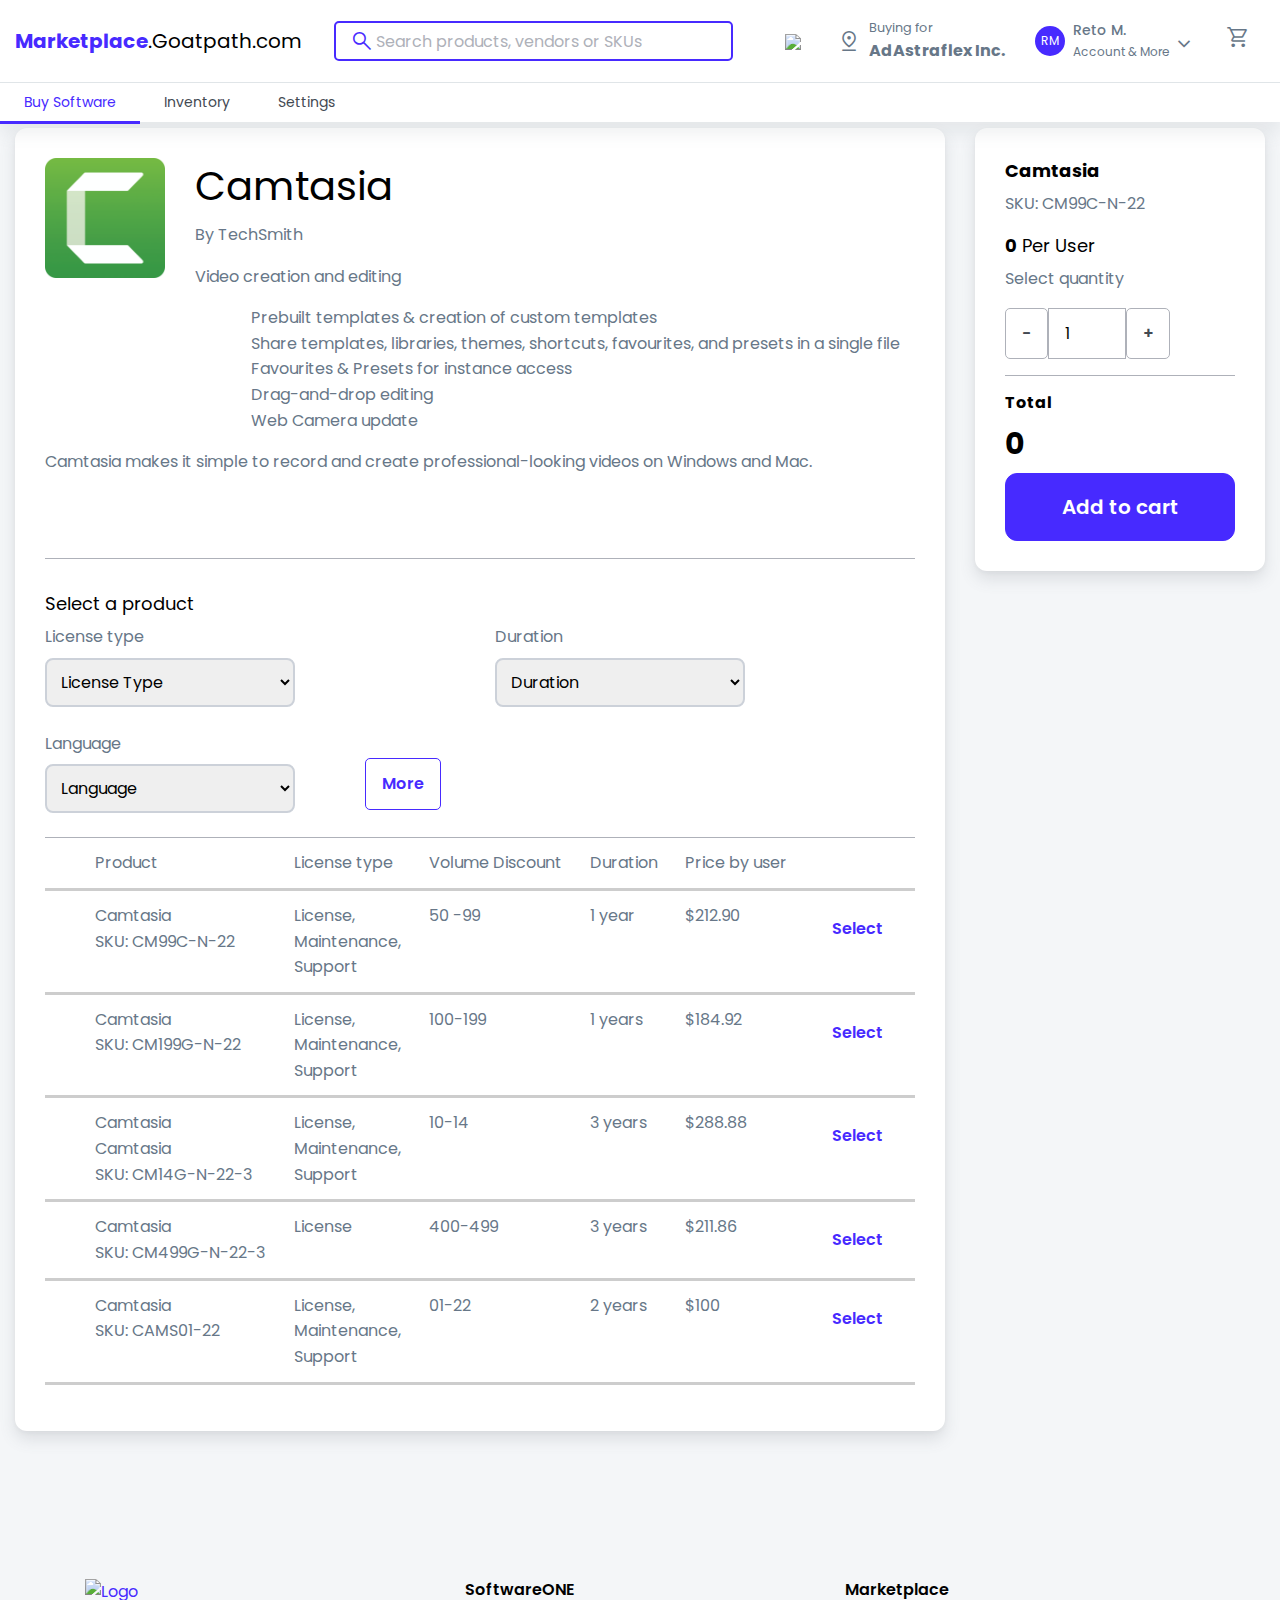
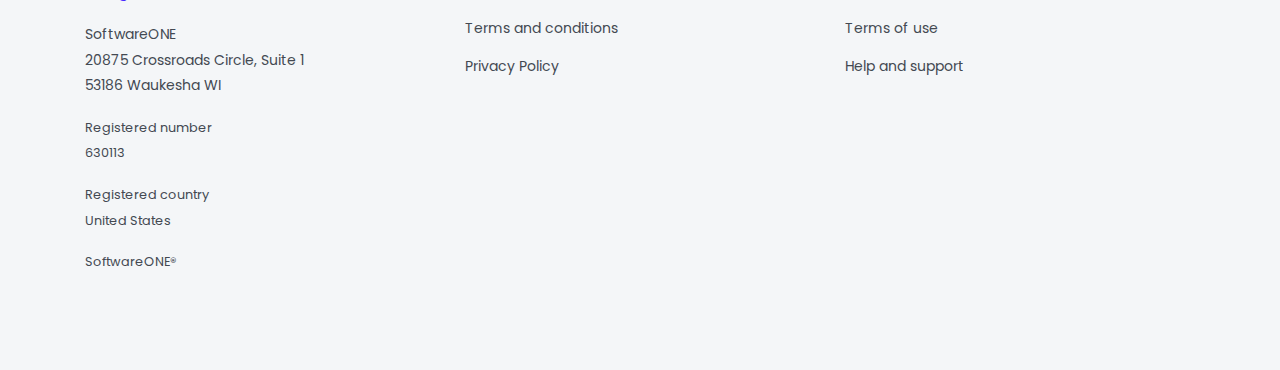
==== index.html @ c0f1df2b "volume discount change" ====
<!DOCTYPE html>
<html lang="en">
<head>
  <!-- Title -->
  <title>Marketplace.Goatpath.com</title>
  <!-- Required Meta Tags Always Come First -->
  <meta charset="utf-8">
  <meta name="viewport" content="width=device-width, initial-scale=1, shrink-to-fit=no">

  <!-- Favicon -->
  <link rel="shortcut icon" href="./favicon.ico">

  <!-- Font -->
  <link href="https://fonts.googleapis.com/css2?family=Poppins:wght@200;400;500;700&display=swap" rel="stylesheet">
  <link href="https://fonts.googleapis.com/css2?family=Material+Symbols+Outlined:opsz,wght,FILL,GRAD@20..48,100..700,0..1,-50..200" rel="stylesheet">

  <!-- CSS Implementing Plugins -->
  <link rel="stylesheet" href="https://use.fontawesome.com/releases/v5.7.0/css/all.css" integrity="sha384-lZN37f5QGtY3VHgisS14W3ExzMWZxybE1SJSEsQp9S+oqd12jhcu+A56Ebc1zFSJ" crossorigin="anonymous">
  <link rel="stylesheet" href="./assets/css/vendor.min.css">
  <link rel="stylesheet" href="./assets/css/cat.css">
    <link rel="stylesheet" href="https://cdn.jsdelivr.net/npm/bootstrap@4.6.2/dist/css/bootstrap.min.css" integrity="sha384-Gn5384xqQ1aoWXA+058RXPxPg6fy4IWvTNh0E263XmFcJlSAwiGgFAW/dAiS6JXm" crossorigin="anonymous">
  <!-- CSS Front Template -->
  <link rel="stylesheet" href="./assets/css/theme.min.css?v=1.0">
<link rel="stylesheet" href="https://cdnjs.cloudflare.com/ajax/libs/font-awesome/6.3.0/css/regular.min.css" integrity="sha512-3YMBYASBKTrccbNMWlnn0ZoEOfRjVs9qo/dlNRea196pg78HaO0H/xPPO2n6MIqV6CgTYcWJ1ZB2EgWjeNP6XA==" crossorigin="anonymous" referrerpolicy="no-referrer" /> 
<script src="https://ajax.googleapis.com/ajax/libs/jquery/3.6.3/jquery.min.js"></script>




</script>


</head>

<body>
  <!-- ========== HEADER ========== -->
  
    <header id="header" class="header header-sticky-top-lg shadow-sm"
            data-hs-header-options='{
              "fixMoment": 1000,
              "fixEffect": "slide"
            }'>
      <div class="header-section pt-2">
  
        <div id="logoAndNav" class="container-fluid">
          <!-- Nav -->
          <nav class="js-mega-menu navbar navbar-expand-lg">
            <!-- Logo -->
            <a class="navbar-brand" href="./index.html" aria-label="Marketplace.Goatpath.com">
              <strong>Marketplace</strong><span class="text-dark">.Goatpath.com</span>
            </a>
            <!-- End Logo -->
      
            <!-- responsive menu -->
            <div class="navbar-nav-wrap-content">
              <!-- Responsive Toggle Button -->
              <button type="button" class="navbar-toggler btn btn-icon btn-sm rounded-circle ml-2"
                    aria-label="Toggle navigation"
                    aria-expanded="false"
                    aria-controls="navBar"
                    data-toggle="collapse"
                    data-target="#navBar">
              <span class="navbar-toggler-default">
                <svg width="14" height="14" viewBox="0 0 18 18" xmlns="http://www.w3.org/2000/svg">
                  <path fill="currentColor" d="M17.4,6.2H0.6C0.3,6.2,0,5.9,0,5.5V4.1c0-0.4,0.3-0.7,0.6-0.7h16.9c0.3,0,0.6,0.3,0.6,0.7v1.4C18,5.9,17.7,6.2,17.4,6.2z M17.4,14.1H0.6c-0.3,0-0.6-0.3-0.6-0.7V12c0-0.4,0.3-0.7,0.6-0.7h16.9c0.3,0,0.6,0.3,0.6,0.7v1.4C18,13.7,17.7,14.1,17.4,14.1z"/>
                </svg>
              </span>
              <span class="navbar-toggler-toggled">
                <svg width="14" height="14" viewBox="0 0 18 18" xmlns="http://www.w3.org/2000/svg">
                  <path fill="currentColor" d="M11.5,9.5l5-5c0.2-0.2,0.2-0.6-0.1-0.9l-1-1c-0.3-0.3-0.7-0.3-0.9-0.1l-5,5l-5-5C4.3,2.3,3.9,2.4,3.6,2.6l-1,1 C2.4,3.9,2.3,4.3,2.5,4.5l5,5l-5,5c-0.2,0.2-0.2,0.6,0.1,0.9l1,1c0.3,0.3,0.7,0.3,0.9,0.1l5-5l5,5c0.2,0.2,0.6,0.2,0.9-0.1l1-1 c0.3-0.3,0.3-0.7,0.1-0.9L11.5,9.5z"/>
                </svg>
              </span>
              </button>
              <!-- End Responsive Toggle Button -->
            </div>
            <!-- End responsive menu -->
        
            <!-- Search -->
            <div class="input-group input-group-merge mx-5">
              <span class="input-group-prepend input-group-text">
                <span class="material-symbols-outlined">
                  search
                  </span>
              </span>
              <input type="text" class="form-control" id="searchAppsForm" placeholder="Search products, vendors or SKUs" aria-label="Search for apps">
            </div>
            <!-- End Search -->
      

            <!-- Navigation -->
            <div id="navBar" class="collapse navbar-collapse" style="min-width:500px">
              <div class="navbar-body header-abs-top-inner">
                <ul class="navbar-nav">
                  <li class="navbar-nav-item">
                    <a class="nav-link"><span class="flag-icon flag-icon-us">
                      <img src="https://marketplace-microapps-prod.azureedge.net/swo-marketplace-header/117c302b2663440b32e1.svg" />
                    </span></a>
                
                  </li>
                  <li class="navbar-nav-item">
                    <a class="js-hs-unfold-invoker nav-link nav-link-toggle" href="javascript:;" data-toggle="modal" data-target="#addressModal">
                      <span class="material-symbols-outlined">pin_drop</span>
                      <span class="ml-2">
                        <small class="d-block">Buying for</small>
                        <strong>AdAstraflex Inc.</strong>
                      </span>
                    </a>
               
                  </li>
                  <li class="hs-has-sub-menu navbar-nav-item">
                    <a id="companyMegaMenu" class="hs-mega-menu-invoker nav-link nav-link-toggle "
                      href="javascript:;" aria-haspopup="true" aria-expanded="false" aria-labelledby="companySubMenu">
                      <span class="avatar avatar-xs avatar-primary avatar-circle">
                        <span class="avatar-initials">RM</span>
                      </span>
                      <span class="ml-2">
                        <span class="account-name">Reto M.</span>
                        <small class="account-link">Account & More <span class="material-symbols-outlined">
                          expand_more
                          </span></small>
                      </span>
                      </a>

                    <!-- Company - Submenu -->
                    <div id="companySubMenu" class="hs-sub-menu dropdown-menu" aria-labelledby="companyMegaMenu" style="min-width: 230px;">
                      <a class="dropdown-item " href="./orders.html">Orders</a>
                      <a class="dropdown-item " href="./subscriptions.html">Subscriptions</a>
                      <a class="dropdown-item " href="./business-settings.html">Business Settings</a>
                      <div class="dropdown-divider"></div>
                      <a class="dropdown-item" href="./log-out.html">Log out</a>
                    </div>
                    <!-- End Submenu -->
                  </li>
                  <li class="navbar-nav-item">
                    <a class="nav-link"> <span class="material-symbols-outlined">shopping_cart</span></a>
                  </li>
            
                </ul>
              </div>
            </div>
            <!-- End Navigation -->
          </nav>
          <!-- End Nav -->
        </div>

        <div class="mp-tab-nav">
          <ul class="nav nav-classic">
            <li class="nav-item">
              <a class="nav-link active" aria-current="page" href="./index.html">Buy Software</a>
            </li>
            <li class="nav-item">
              <a class="nav-link " href="./inventory.html">Inventory</a>
            </li>
            <li class="nav-item">
              <a class="nav-link " href="./settings.html">Settings</a>
            </li>
      
          </ul>
        </div>
      </div>
    </header>


  
  <!-- ========== END HEADER ========== -->

  <!-- ========== MAIN CONTENT ========== -->

  <main id="content" role="main">
    
        <div class="container-fluid space-top-3 space-bottom-2">



<div class="row">
    <div class = "col-9">
       <div class="card__standard">
      <div class="row">
        <div class="col-sm-2">
          <img src="assets/img/camtasia.png" class="card-logo w-100 p-15">
        </div>
        <div class="col-sm-10">
          <h1 class="">Camtasia</h3>
          <p>By TechSmith</p>
          <p>Video creation and editing</p>
            <ul class="fa-ul">
    <li><i class="fas fa-check"></i> Prebuilt templates & creation of custom templates</li>
    <li><i class="fas fa-check"></i> Share templates, libraries, themes, shortcuts, favourites, and presets in a single file</li>
    <li><i class="fas fa-check"></i> Favourites & Presets for instance access </li>
    <li><i class="fas fa-check"></i> Drag-and-drop editing</li>
     <li><i class="fas fa-check"></i> Web Camera update</li>
  </ul>
  </div>
  </div>
<div class ="row">
<div class="col-12">
     <p>Camtasia makes it simple to record and create professional-looking videos on Windows and Mac.</p><br></br>
     <hr></hr>
          <h4 class="mt-5 mb-15">Select a product</h4>
          <div class="row">
            <div class="col-12">
              <div class = "row" style ="align-items: center;">
              <div class = "col">
                  <div class="form-group">
      <label for="">License type</label>
<select class="cl_ProductName" id="ddlProductName">
    <option value="all">License Type </option>
    <option value="License">License</option>
    <option value="Maintenance">Maintenance</option>
    <option value="Support">Support</option>
    <option value = "License, Maintenance, Support">License,Maintenance, Support</option>
</select>
    </div>
</div>
<div class = "col">
    <div class="form-group">
      <label for="">Duration</label>
<select class="cl_duration" id="ddlDuration">
    <option value="all">Duration </option>
    <option value="1 year">1 year</option>
    <option value="2 years">2 years</option>
    <option value="3 years">3 years</option>
        <option value="Support">Support</option>
</select>
    </div>
</div>
<div class = "col">
    <div class="form-group">
      <label for="">Language</label>
<select class="cl_language" id="ddlLanguage">
    <option value="all">Language </option>
    <option value="Multilingual">Multilingual</option>
    <option value="English">English</option>
    <option value="French">French</option>
        <option value="Spanish">Spanish</option>     
</select>
    </div>
    </div>

<div class = "col">
<div class="dropdown">
  <button type="button" class="btn btn-outline-primary" data-toggle="dropdown">
   More
  </button>
  <div class="dropdown-menu">
    <a class="dropdown-item" id="showOperatingsystem" href="#">Operating system</a>
    <a class="dropdown-item" id="showVersion"  href="#">Version</a>
  </div>
</div>
    </div>
    <div class = "col">
        <div class="form-group" id ="operate" style="display:none">
      <label for="">Operating system</label>
<select class="cl_operating" id="ddlOperating">
    <option value="all">Language </option>
    <option value="Multilingual">Mac</option>
    <option value="English">Windows</option>  
</select>
    </div>
    </div>
        <div class = "col">
            <div class="form-group" id ="version" style="display:none">
       <label for="">Version</label>
<select class="cl_version" id="ddlVersion">
    <option value="all">all</option>
    <option value="2022">2022</option>
    <option value="2023">2023</option>  
</select>
    </div>
    </div>
</div>
<table style="width: 100%" id="table11" class="table">
    <tr>
      <th></th>
        <th>Product</th>
        <th>License type</th>
        <th>Volume Discount</th>
        <th>Duration</th>
        <th>Price by user</th>
        <th></th>
        <th style ="display: none">Language</th>
        <th style ="display: none">Version</th>
    </tr>
<tr class="clickRow">
        <td><i class="fas fa-chevron-down"></i></td>
        <td>Camtasia<br>SKU: CM99C-N-22</td>
        <td>License, <br>Maintenance, <br>Support</td>
         <td>50 -99</td>
        <td>1 year</td>
        <td>$212.90</td>
        <td><button type="button" class="btn btn-link">Select</button></td>
          <td  style ="display: none">English</td>
         <td  style ="display: none">2022</td>
    </tr>
       <tr class="clickRow">
        <td><i class="fas fa-chevron-down"></i></td>
        <td>Camtasia<br>SKU: CM199G-N-22</td>
        <td>License, <br>Maintenance, <br>Support</td>
         <td>100-199</td>
        <td>1 years</td>
        <td>$184.92</td>
        <td><button type="button" class="btn btn-link">Select</button></td>
          <td  style ="display: none">French</td>
              <td style ="display: none">2022</td> 
    </tr>

            <tr class="clickRow">
        <td><i class="fas fa-chevron-down"></i></td>
         <td>Camtasia<br>Camtasia<br>SKU: CM14G-N-22-3</td>
        <td>License, <br>Maintenance, <br>Support</td>
         <td>10-14</td>
        <td>3 years</td>
        <td>$288.88</td>
        <td><button type="button" class="btn btn-link">Select</button></td>
          <td  style ="display: none">French</td>
              <td style ="display: none">2023</td> 
    </tr>
                <tr class="clickRow">
        <td><i class="fas fa-chevron-down"></i></td>
          <td>Camtasia<br>SKU: CM499G-N-22-3</td>
        <td>License</td>
         <td>400-499</td>
        <td>3 years</td>
        <td>$211.86</td>
        <td><button type="button" id="buttontable" class="btn btn-link">Select</button></td>
          <td  style ="display: none">Spanish</td>
              <td style ="display: none">2023</td> 
    </tr>
                    <tr class="clickRow">
        <td><i class="fas fa-chevron-down"></i></td>
        <td>Camtasia<br>SKU: CAMS01-22</td>
        <td>License, <br>Maintenance, <br>Support</td>
         <td>01-22</td>
        <td>2 years</td>
        <td>$100</td>
        <td><button type="button" class="btn btn-link">Select</button></td>
          <td  style ="display: none">French</td>
              <td style ="display: none">2022</td> 
    </tr>
</table>


            </div>
          </div>
          </div>
          </div>
          </div>
</div>
    <div class = "col-3"><div class="card__standard">
      <h4 class=""><b>Camtasia</b></h4>
      <p class="">SKU: CM99C-N-22</p>
      <h4 class=""><b id ="cost2">0</b> Per User</b></h4>
      <p>Select quantity</p>
      <div class="row mt-3 align-items-center">
        <div class="col-sm-9">


                                        <div class="input-group">
                                    <span class="input-group-btn">
                                        <button type="button" class="btn btn-outline-secondary quantity-left-minus btn btn-number"  data-type="minus" data-field="">
                                         -
                                        </button>
                                    </span>
                                    <input type="text" id="quantity" name="quantity" class="form-control input-number" value="1" min="1" max="100">
                                    <span class="input-group-btn">
                                        <button type="button" class="btn btn-outline-secondary quantity-right-plus btn-number" data-type="plus" data-field="">
                                            +
                                        </button>
                                    </span>
                                </div>
        </div>
      </div>
      <hr class="hr" />
            <h5 class=""><b>Total</b></h5>
      <h2><b id ="cost">0</b></h2>
<button type="button" class="btn btn-primary btn-lg btn-block">Add to cart</button>
    </div></div>
</div>
        </div>


   

  </main>
  <!-- ========== END MAIN CONTENT ========== -->

  <!-- End Change Address Modal -->
  <!-- ========== END SECONDARY CONTENTS ========== -->

  <!-- ========== FOOTER ========== -->
  <footer class="footer">
    <div class="container space-2">
      <div class="row mb-5">
        <div class="col-lg-4 mb-5 mb-lg-0">
          <!-- Logo -->
          <a href="index.html" aria-label="Gaelchultúr">
            <img class="brand" src="https://marketplace-microapps-prod.azureedge.net/swo-marketplace-footer/a355c943aa766905e90a.svg" alt="Logo">
          </a>
          <!-- End Logo -->
        
          <!-- Nav Link -->
          <ul class="nav nav-sm nav-x-0 flex-column mt-3">
            <li class="nav-item mb-3">
              <span style="font-size: 0.875rem;">
                SoftwareONE<br>
                20875 Crossroads Circle, Suite 1<br>
                53186 Waukesha WI
              </span>
            </li>
            <li class="nav-item mb-3">
              <small class="">Registered number<br>
                630113</small>
            </li>
            <li class="nav-item mb-3">
              <small class="">Registered country<br>
                United States</small>
            </li>
            <li class="nav-item">
              <small class="">SoftwareONE®</small>
            </li>
          </ul>
          <!-- End Nav Link -->
        </div>

        <div class="col-lg-4 mb-5 mb-lg-0">
          <h5 class="font-weight-bold">SoftwareONE</h5>
          <!-- Nav Links -->
          <ul class="nav nav-sm nav-x-0 flex-column">
            <li class="nav-item"><a class="nav-link" href="#">Terms and conditions</a></li>
            <li class="nav-item"><a class="nav-link" href="#">Privacy Policy</a></li>
          </ul>
          <!-- End Nav Links -->
        </div>

        <div class="col-md-4">
          <h5 class="font-weight-bold">Marketplace</h5>
          <!-- Nav Links -->
          <ul class="nav nav-sm nav-x-0 flex-column">
            <li class="nav-item"><a class="nav-link" href="#">Terms of use</a></li>
            <li class="nav-item"><a class="nav-link" href="#">Help and support</a></li>
          
          </ul>
          <!-- End Nav Links -->
        </div>

      
      </div>
    </div>
  </footer>
  <!-- ========== END FOOTER ========== -->


 

   <!-- JS Implementing Plugins -->
   <script src="./assets/js/vendor.min.js"></script>
   <script src="./assets/vendor/hs-scroll-nav/dist/hs-scroll-nav.min.js"></script>

<script src="https://ajax.googleapis.com/ajax/libs/jquery/3.6.3/jquery.min.js"></script>
<script src="https://cdn.jsdelivr.net/npm/popper.js@1.12.9/dist/umd/popper.min.js" integrity="sha384-ApNbgh9B+Y1QKtv3Rn7W3mgPxhU9K/ScQsAP7hUibX39j7fakFPskvXusvfa0b4Q" crossorigin="anonymous"></script>
<script src="https://cdn.jsdelivr.net/npm/bootstrap@4.0.0/dist/js/bootstrap.min.js" integrity="sha384-JZR6Spejh4U02d8jOt6vLEHfe/JQGiRRSQQxSfFWpi1MquVdAyjUar5+76PVCmYl" crossorigin="anonymous"></script>

   <!-- JS Front -->
   <script src="./assets/js/theme.min.js"></script>


   <!-- IE Support -->
   <script>
     if (/MSIE \d|Trident.*rv:/.test(navigator.userAgent)) document.write('<script src="./assets/vendor/babel-polyfill/dist/polyfill.js"><\/script>');
   </script>

  

</body>
</html>

<script type="text/javascript">


$('tbody tr').click(function () {
    // Get the first td
    var periodStart = $(this).closest('tr').children('td:eq(5)').text();
    $("#cost").text(periodStart)
    $("#cost2").text(periodStart)

});




        $("tbody tr").click(function () {
            $('.selected').removeClass('selected');
            $(this).addClass("selected");
        });

    $(document).ready(function () {


        $("#ddlProductName,#ddlDuration,#ddlLanguage,#ddlVersion").on("change", function () {
            var ProductName = $('#ddlProductName').find("option:selected").val();
            var duration = $('#ddlDuration').find("option:selected").val();
            var language = $('#ddlLanguage').find("option:selected").val();
            var versionchoice = $('#ddlVersion').find("option:selected").val();
            SearchData(ProductName, duration, language, versionchoice)
        });
    });
    function SearchData(ProductName, duration, language, versionchoice) {
        if (ProductName.toUpperCase() == 'ALL' && duration.toUpperCase() == 'ALL' && language.toUpperCase() == 'ALL' && versionchoice.toUpperCase() == 'ALL') {
            $('#table11 tbody tr').show();
        } else {
            $('#table11 tbody tr:has(td)').each(function () {
                var rowProductName = $.trim($(this).find('td:eq(2)').text());
                var rowduration = $.trim($(this).find('td:eq(4)').text());
                var rowlanguage = $.trim($(this).find('td:eq(7)').text());
                var rowchoice = $.trim($(this).find('td:eq(8)').text());
                if (ProductName.toUpperCase() != 'ALL' && duration.toUpperCase() != 'ALL' && language.toUpperCase() != 'ALL' && versionchoice.toUpperCase() != 'ALL') {
                    if (rowProductName.toUpperCase() == ProductName.toUpperCase() && rowduration == duration && rowlanguage == language && rowchoice == versionchoice)  {
                        $(this).show();
                    } else {
                        $(this).hide();
                    }
                } else if ($(this).find('td:eq(2)').text() != '' || $(this).find('td:eq(2)').text() != '') {
                    if (ProductName != 'all') {
                        if (rowProductName.toUpperCase() == ProductName.toUpperCase()) {
                            $(this).show();
                        } else {
                            $(this).hide();
                        }
                    }
                    if (duration != 'all') {
                        if (rowduration == duration) {
                            $(this).show();
                        }
                        else {
                            $(this).hide();
                        }
                    }
                     if (language != 'all') {
                        if (rowlanguage == language) {
                            $(this).show();
                        }
                        else {
                            $(this).hide();
                        }
                    }
                    if (versionchoice != 'all') {
                        if (rowchoice == versionchoice) {
                            $(this).show();
                        }
                        else {
                            $(this).hide();
                        }
                    }

                }
 
            });
        }
    }

$('#table11').on( 'click', 'tr', function () {
    $(this).toggleClass('active');
} );



$("#showOperatingsystem").click(function(){
  $("#operate").show();
});

$("#showVersion").click(function(){
  $("#version").show();
});

$(document).ready(function(){

var quantitiy=0;
   $('.quantity-right-plus').click(function(e){
        
        // Stop acting like a button
        e.preventDefault();
        // Get the field name
        var quantity = parseInt($('#quantity').val());
        
        // If is not undefined
            
            $('#quantity').val(quantity + 1);

          
            // Increment
        
    });

     $('.quantity-left-minus').click(function(e){
        // Stop acting like a button
        e.preventDefault();
        // Get the field name
        var quantity = parseInt($('#quantity').val());
        
        // If is not undefined
      
            // Increment
            if(quantity>0){
            $('#quantity').val(quantity - 1);
            }
    });   

});


</script>
---- assets/css/cat.css ----
.card__standard {
    padding: 30px;
    box-shadow: 0 1px 2px 0 rgba(0, 0, 0, 0.13);
    background-color: #ffffff;
    border-radius: 12px;
    width: 100%;
    margin-bottom: 20px;
    box-shadow: 0 8px 16px 0 rgba(96, 97, 112, 0.16), 0 2px 4px 0 rgba(40, 41, 61, 0.04);

}

table {
    border: none !important;
}


tr {
    border-bottom: solid;
    border-color: #cdcdcd;
}

table.dataTable tbody tr.odd.selected {
    background-color:#acbad4
   }
    
   table.dataTable tbody tr.even.selected {
    background-color:#acbad5
   }


   select {
    border-radius: 8px!important;
   border: 2px solid #ccd1d9;
   box-shadow: none;
   padding: 10px;
   z-index: 0;
   font-size: 14px;
   width:250px;
   }

   label, select {

        display:flex;
        flex-direction:column;

   }

   .form-group {

    margin-right: 40px;

   }
  
   table tr.selected {
    background-color: #eaecff;
    border-color: #472aff;
    border: 5px;
}
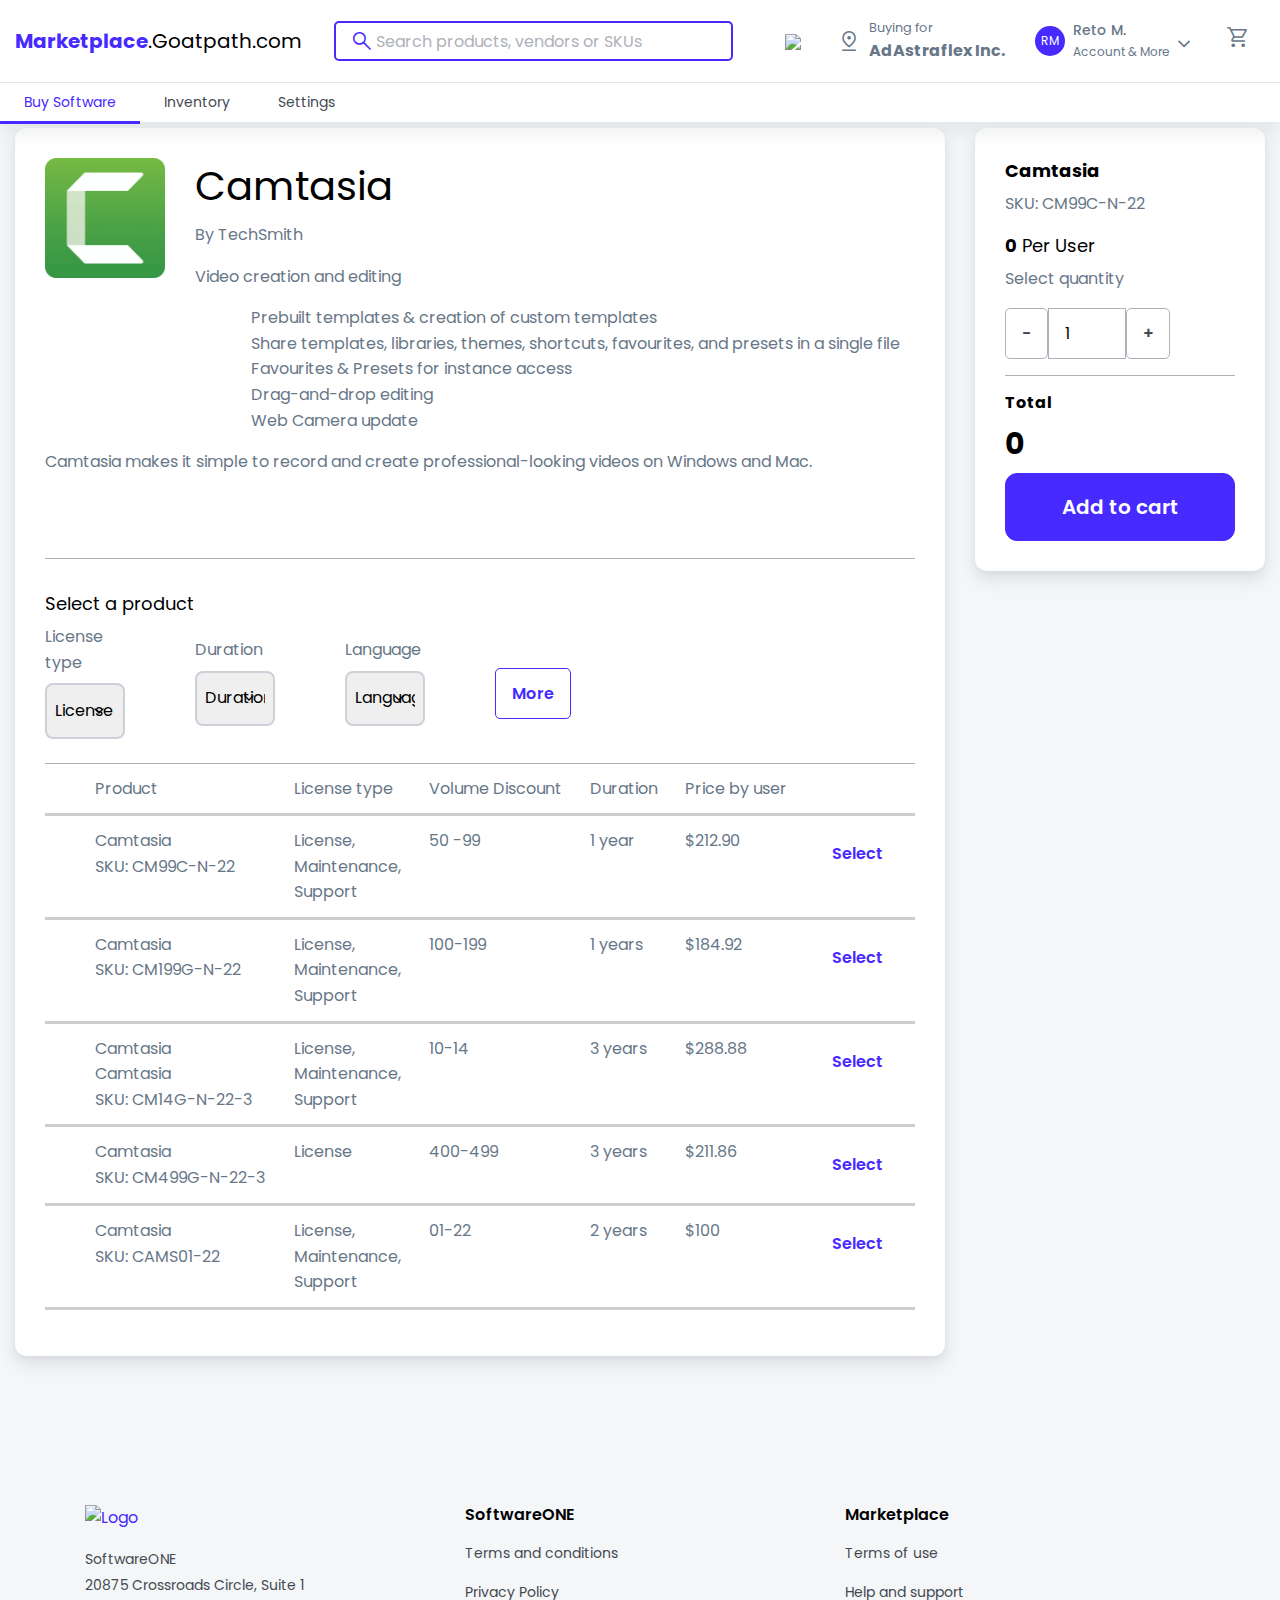
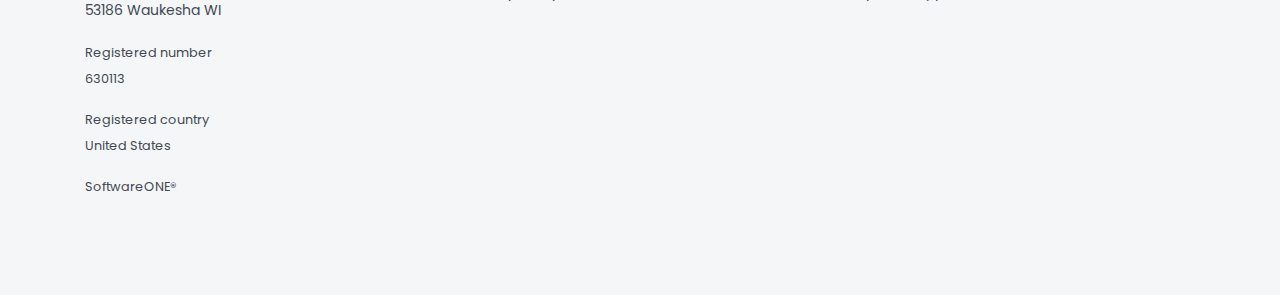
==== commit 03fb5996: "filters changed" ====
--- a/index.html
+++ b/index.html
@@ -180,6 +180,7 @@
           <img src="assets/img/camtasia.png" class="card-logo w-100 p-15">
         </div>
         <div class="col-sm-10">
+          
           <h1 class="">Camtasia</h3>
           <p>By TechSmith</p>
           <p>Video creation and editing</p>
@@ -201,6 +202,8 @@
             <div class="col-12">
               <div class = "row" style ="align-items: center;">
               <div class = "col">
+
+
                   <div class="form-group">
       <label for="">License type</label>
 <select class="cl_ProductName" id="ddlProductName">
@@ -211,6 +214,9 @@
     <option value = "License, Maintenance, Support">License,Maintenance, Support</option>
 </select>
     </div>
+
+
+
 </div>
 <div class = "col">
     <div class="form-group">
--- a/assets/css/cat.css
+++ b/assets/css/cat.css
@@ -56,4 +56,18 @@
     background-color: #eaecff;
     border-color: #472aff;
     border: 5px;
-}+}
+
+select {
+    display: block;
+    width: 100%;
+    font-size: 1em;
+    padding: 0.8rem 0.5rem;
+    font-family: inherit;
+    /** for the dropdown indicator */
+    appearance: none;
+    background-image: url("data:image/svg+xml;charset=UTF-8,%3csvg xmlns='http://www.w3.org/2000/svg' viewBox='0 0 24 24' fill='none' stroke='currentColor' stroke-width='2' stroke-linecap='round' stroke-linejoin='round'%3e%3cpolyline points='6 9 12 15 18 9'%3e%3c/polyline%3e%3c/svg%3e");
+    background-repeat: no-repeat;
+    background-position: right 1rem center;
+    background-size: 1em;
+  }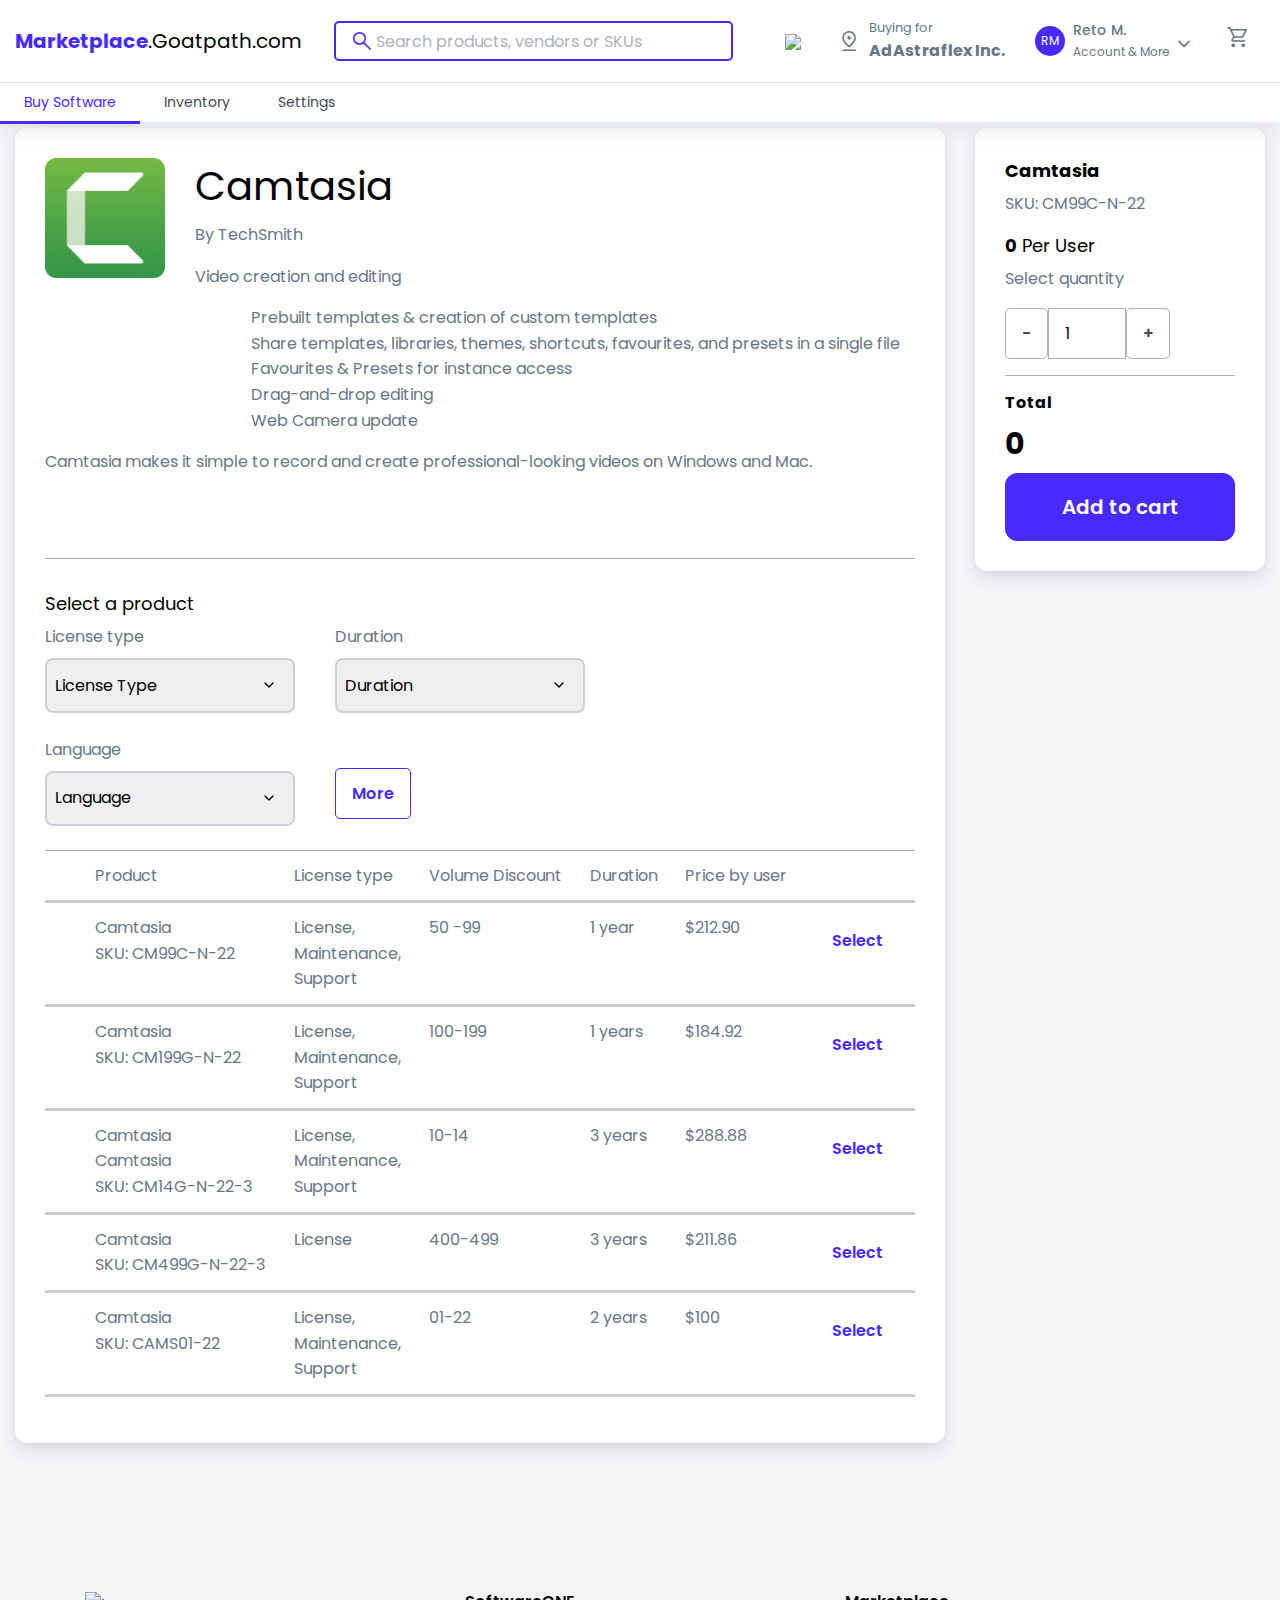
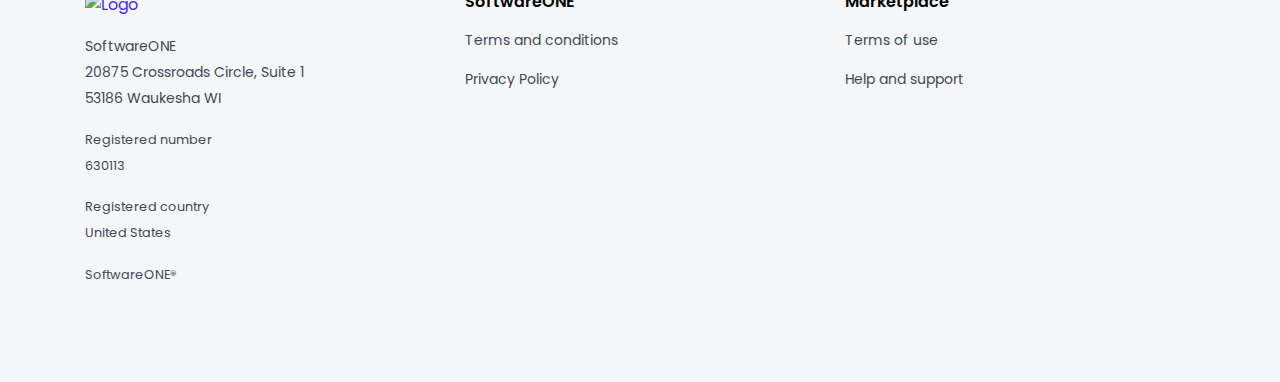
==== commit 8db9d213: "filters reset" ====
--- a/index.html
+++ b/index.html
@@ -200,8 +200,7 @@
           <h4 class="mt-5 mb-15">Select a product</h4>
           <div class="row">
             <div class="col-12">
-              <div class = "row" style ="align-items: center;">
-              <div class = "col">
+              <div class = "row" style ="align-items: center;position: relative;width: 100%;padding-right: 15px;padding-left: 15px;">
 
 
                   <div class="form-group">
@@ -215,10 +214,6 @@
 </select>
     </div>
 
-
-
-</div>
-<div class = "col">
     <div class="form-group">
       <label for="">Duration</label>
 <select class="cl_duration" id="ddlDuration">
@@ -229,8 +224,6 @@
         <option value="Support">Support</option>
 </select>
     </div>
-</div>
-<div class = "col">
     <div class="form-group">
       <label for="">Language</label>
 <select class="cl_language" id="ddlLanguage">
@@ -241,9 +234,24 @@
         <option value="Spanish">Spanish</option>     
 </select>
     </div>
+
+        <div class="form-group" id ="operate" style="display:none">
+      <label for="">Operating system</label>
+<select class="cl_operating" id="ddlOperating">
+    <option value="all">Language </option>
+    <option value="Multilingual">Mac</option>
+    <option value="English">Windows</option>  
+</select>
     </div>
-
-<div class = "col">
+            <div class="form-group" id ="version" style="display:none">
+       <label for="">Version</label>
+<select class="cl_version" id="ddlVersion">
+    <option value="all">all</option>
+    <option value="2022">2022</option>
+    <option value="2023">2023</option>  
+</select>
+    </div>
+
 <div class="dropdown">
   <button type="button" class="btn btn-outline-primary" data-toggle="dropdown">
    More
@@ -253,27 +261,6 @@
     <a class="dropdown-item" id="showVersion"  href="#">Version</a>
   </div>
 </div>
-    </div>
-    <div class = "col">
-        <div class="form-group" id ="operate" style="display:none">
-      <label for="">Operating system</label>
-<select class="cl_operating" id="ddlOperating">
-    <option value="all">Language </option>
-    <option value="Multilingual">Mac</option>
-    <option value="English">Windows</option>  
-</select>
-    </div>
-    </div>
-        <div class = "col">
-            <div class="form-group" id ="version" style="display:none">
-       <label for="">Version</label>
-<select class="cl_version" id="ddlVersion">
-    <option value="all">all</option>
-    <option value="2022">2022</option>
-    <option value="2023">2023</option>  
-</select>
-    </div>
-    </div>
 </div>
 <table style="width: 100%" id="table11" class="table">
     <tr>
--- a/assets/css/cat.css
+++ b/assets/css/cat.css
@@ -60,7 +60,7 @@
 
 select {
     display: block;
-    width: 100%;
+    width: 250px;
     font-size: 1em;
     padding: 0.8rem 0.5rem;
     font-family: inherit;
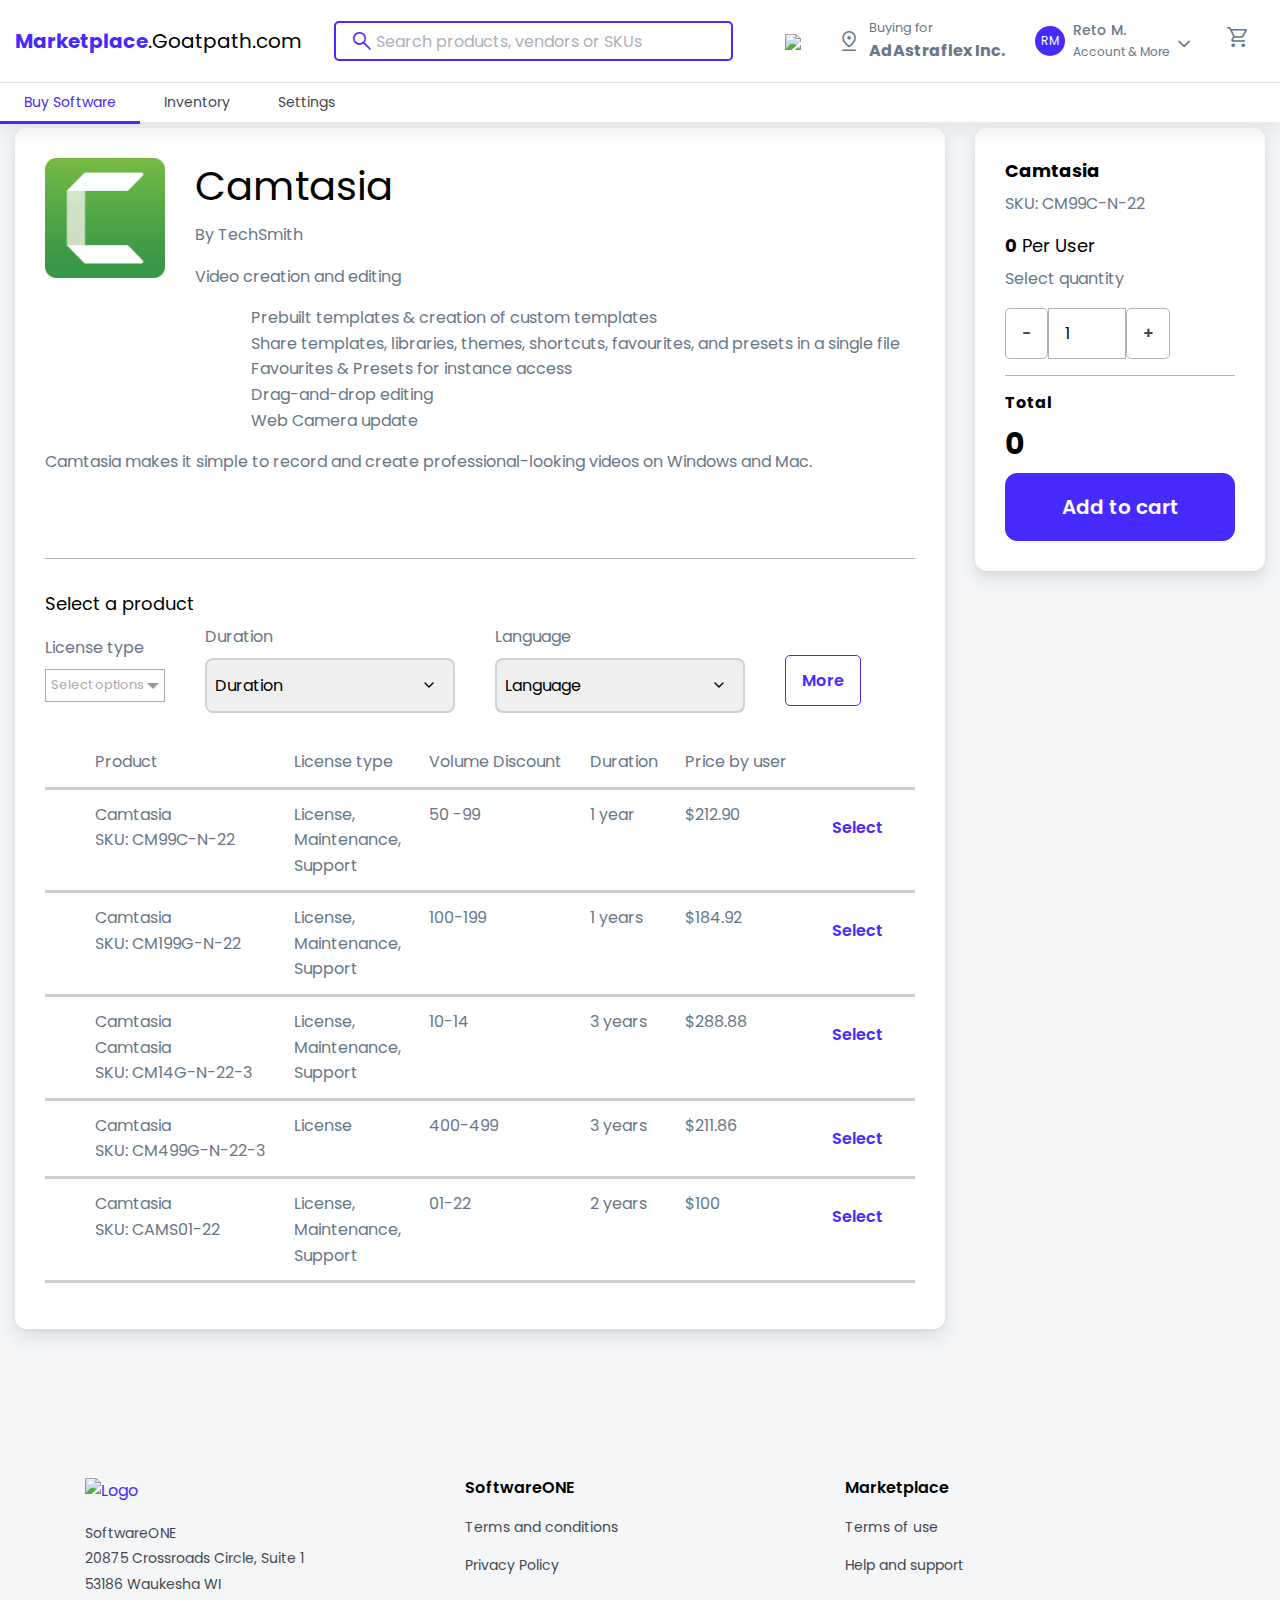
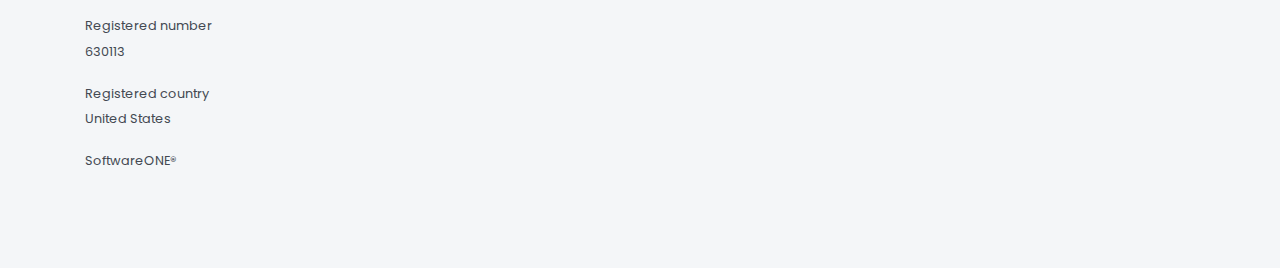
==== commit da4f84c0: "13th Feb" ====
--- a/index.html
+++ b/index.html
@@ -18,13 +18,14 @@
   <link rel="stylesheet" href="https://use.fontawesome.com/releases/v5.7.0/css/all.css" integrity="sha384-lZN37f5QGtY3VHgisS14W3ExzMWZxybE1SJSEsQp9S+oqd12jhcu+A56Ebc1zFSJ" crossorigin="anonymous">
   <link rel="stylesheet" href="./assets/css/vendor.min.css">
   <link rel="stylesheet" href="./assets/css/cat.css">
+    <link rel="stylesheet" href="./assets/css/multiselect.css">
     <link rel="stylesheet" href="https://cdn.jsdelivr.net/npm/bootstrap@4.6.2/dist/css/bootstrap.min.css" integrity="sha384-Gn5384xqQ1aoWXA+058RXPxPg6fy4IWvTNh0E263XmFcJlSAwiGgFAW/dAiS6JXm" crossorigin="anonymous">
   <!-- CSS Front Template -->
   <link rel="stylesheet" href="./assets/css/theme.min.css?v=1.0">
 <link rel="stylesheet" href="https://cdnjs.cloudflare.com/ajax/libs/font-awesome/6.3.0/css/regular.min.css" integrity="sha512-3YMBYASBKTrccbNMWlnn0ZoEOfRjVs9qo/dlNRea196pg78HaO0H/xPPO2n6MIqV6CgTYcWJ1ZB2EgWjeNP6XA==" crossorigin="anonymous" referrerpolicy="no-referrer" /> 
 <script src="https://ajax.googleapis.com/ajax/libs/jquery/3.6.3/jquery.min.js"></script>
 
-
+<script src="https://cdn.jsdelivr.net/npm/bootstrap@3.3.7/dist/js/bootstrap.min.js" integrity="sha384-Tc5IQib027qvyjSMfHjOMaLkfuWVxZxUPnCJA7l2mCWNIpG9mGCD8wGNIcPD7Txa" crossorigin="anonymous"></script>
 
 
 </script>
@@ -40,6 +41,7 @@
               "fixMoment": 1000,
               "fixEffect": "slide"
             }'>
+
       <div class="header-section pt-2">
   
         <div id="logoAndNav" class="container-fluid">
@@ -203,15 +205,17 @@
               <div class = "row" style ="align-items: center;position: relative;width: 100%;padding-right: 15px;padding-left: 15px;">
 
 
+
                   <div class="form-group">
       <label for="">License type</label>
-<select class="cl_ProductName" id="ddlProductName">
+<select name="basic[]" multiple="multiple" id="ddlProductName">
     <option value="all">License Type </option>
     <option value="License">License</option>
     <option value="Maintenance">Maintenance</option>
     <option value="Support">Support</option>
     <option value = "License, Maintenance, Support">License,Maintenance, Support</option>
 </select>
+
     </div>
 
     <div class="form-group">
@@ -462,12 +466,8 @@
      if (/MSIE \d|Trident.*rv:/.test(navigator.userAgent)) document.write('<script src="./assets/vendor/babel-polyfill/dist/polyfill.js"><\/script>');
    </script>
 
-  
-
-</body>
-</html>
-
-<script type="text/javascript">
+  <script type="text/javascript">
+
 
 
 $('tbody tr').click(function () {
@@ -600,6 +600,20 @@
 
 });
 
-
 </script>
-
+<script src="select.js"></script>
+
+<script>
+
+$('#ddlProductName',).multiselect({
+    columns: 1,
+    texts: {
+        placeholder: 'Select options'
+    }
+})
+
+
+</script>
+</body>
+</html>
+
--- a/assets/css/cat.css
+++ b/assets/css/cat.css
@@ -70,4 +70,40 @@
     background-repeat: no-repeat;
     background-position: right 1rem center;
     background-size: 1em;
+  }
+
+  table th {
+    border-top: none !important;
+
+  }
+
+  .form-control {
+    width: 100%;
+  }
+  .multiselect-container {
+    box-shadow: 0 3px 12px rgba(0,0,0,.175);
+    margin: 0;
+  }
+  .multiselect-container .checkbox {
+    margin: 0;
+  }
+  .multiselect-container li {
+    margin: 0;
+    padding: 0;
+    line-height: 0;
+  }
+  .multiselect-container li a {
+    line-height: 25px;
+    margin: 0;
+    padding:0 35px;
+  }
+  .custom-btn {
+    width: 100% !important;
+  }
+  .custom-btn .btn, .custom-multi {
+    text-align: left;
+    width: 100% !important;
+  }
+  .dropdown-menu > .active > a:hover {
+    color:inherit;
   }--- a/assets/css/multiselect.css
+++ b/assets/css/multiselect.css
@@ -0,0 +1,155 @@
+.ms-options-wrap {
+    position: relative;
+}
+
+.ms-options-wrap,
+.ms-options-wrap * {
+    box-sizing: border-box;
+}
+
+.ms-options-wrap > button:focus,
+.ms-options-wrap > button {
+    position: relative;
+    width: 100%;
+    text-align: left;
+    border: 1px solid #aaa;
+    background-color: #fff;
+    padding: 5px 20px 5px 5px;
+    margin-top: 1px;
+    font-size: 13px;
+    color: #aaa;
+    outline-offset: -2px;
+    white-space: nowrap;
+    overflow: hidden;
+    text-overflow: ellipsis;
+}
+
+.ms-options-wrap > button[disabled] {
+    background-color: #e5e9ed;
+    color: #808080;
+    opacity: 0.6;
+}
+
+.ms-options-wrap > button:after {
+    content: ' ';
+    height: 0;
+    position: absolute;
+    top: 50%;
+    right: 5px;
+    width: 0;
+    border: 6px solid rgba(0, 0, 0, 0);
+    border-top-color: #999;
+    margin-top: -3px;
+}
+
+.ms-options-wrap.ms-has-selections > button {
+    color: #333;
+}
+
+.ms-options-wrap > .ms-options {
+    position: absolute;
+    left: 0;
+    width: 100%;
+    margin-top: 1px;
+    margin-bottom: 20px;
+    background: white;
+    z-index: 2000;
+    border: 1px solid #aaa;
+    overflow: auto;
+    visibility: hidden;
+}
+
+.ms-options-wrap.ms-active > .ms-options {
+    visibility: visible
+}
+
+.ms-options-wrap > .ms-options > .ms-search input {
+    width: 100%;
+    padding: 4px 5px;
+    border: none;
+    border-bottom: 1px groove;
+    outline: none;
+}
+
+.ms-options-wrap > .ms-options > .no-result-message {
+    padding: 4px 5px;
+    display: none;
+}
+
+.ms-options-wrap > .ms-options .ms-selectall {
+    display: inline-block;
+    font-size: .9em;
+    text-transform: lowercase;
+    text-decoration: none;
+}
+.ms-options-wrap > .ms-options .ms-selectall:hover {
+    text-decoration: underline;
+}
+
+.ms-options-wrap > .ms-options > .ms-selectall.global {
+    margin: 4px 5px;
+}
+
+.ms-options-wrap > .ms-options > ul,
+.ms-options-wrap > .ms-options > ul > li.optgroup ul {
+    list-style-type: none;
+    padding: 0;
+    margin: 0;
+}
+
+.ms-options-wrap > .ms-options > ul li.ms-hidden {
+    display: none;
+}
+
+.ms-options-wrap > .ms-options > ul > li.optgroup {
+    padding: 5px;
+}
+.ms-options-wrap > .ms-options > ul > li.optgroup + li.optgroup {
+    border-top: 1px solid #aaa;
+}
+
+.ms-options-wrap > .ms-options > ul > li.optgroup .label {
+    display: block;
+    padding: 5px 0 0 0;
+    font-weight: bold;
+}
+
+.ms-options-wrap > .ms-options > ul label {
+    position: relative;
+    display: inline-block;
+    width: 100%;
+    padding: 4px 4px 4px 20px;
+    margin: 1px 0;
+    border: 1px dotted transparent;
+}
+.ms-options-wrap > .ms-options.checkbox-autofit > ul label,
+.ms-options-wrap > .ms-options.hide-checkbox > ul label {
+    padding: 4px;
+}
+
+.ms-options-wrap > .ms-options > ul label.focused,
+.ms-options-wrap > .ms-options > ul label:hover {
+    background-color: #efefef;
+    border-color: #999;
+}
+
+.ms-options-wrap > .ms-options > ul li.selected label {
+    background-color: #efefef;
+    border-color: transparent;
+}
+
+.ms-options-wrap > .ms-options > ul input[type="checkbox"] {
+    margin: 0 5px 0 0;
+    position: absolute;
+    left: 4px;
+    top: 7px;
+}
+
+.ms-options-wrap > .ms-options.hide-checkbox > ul input[type="checkbox"] {
+    position: absolute !important;
+    height: 1px;
+    width: 1px;
+    overflow: hidden;
+    clip: rect(1px 1px 1px 1px);
+    clip: rect(1px, 1px, 1px, 1px);
+}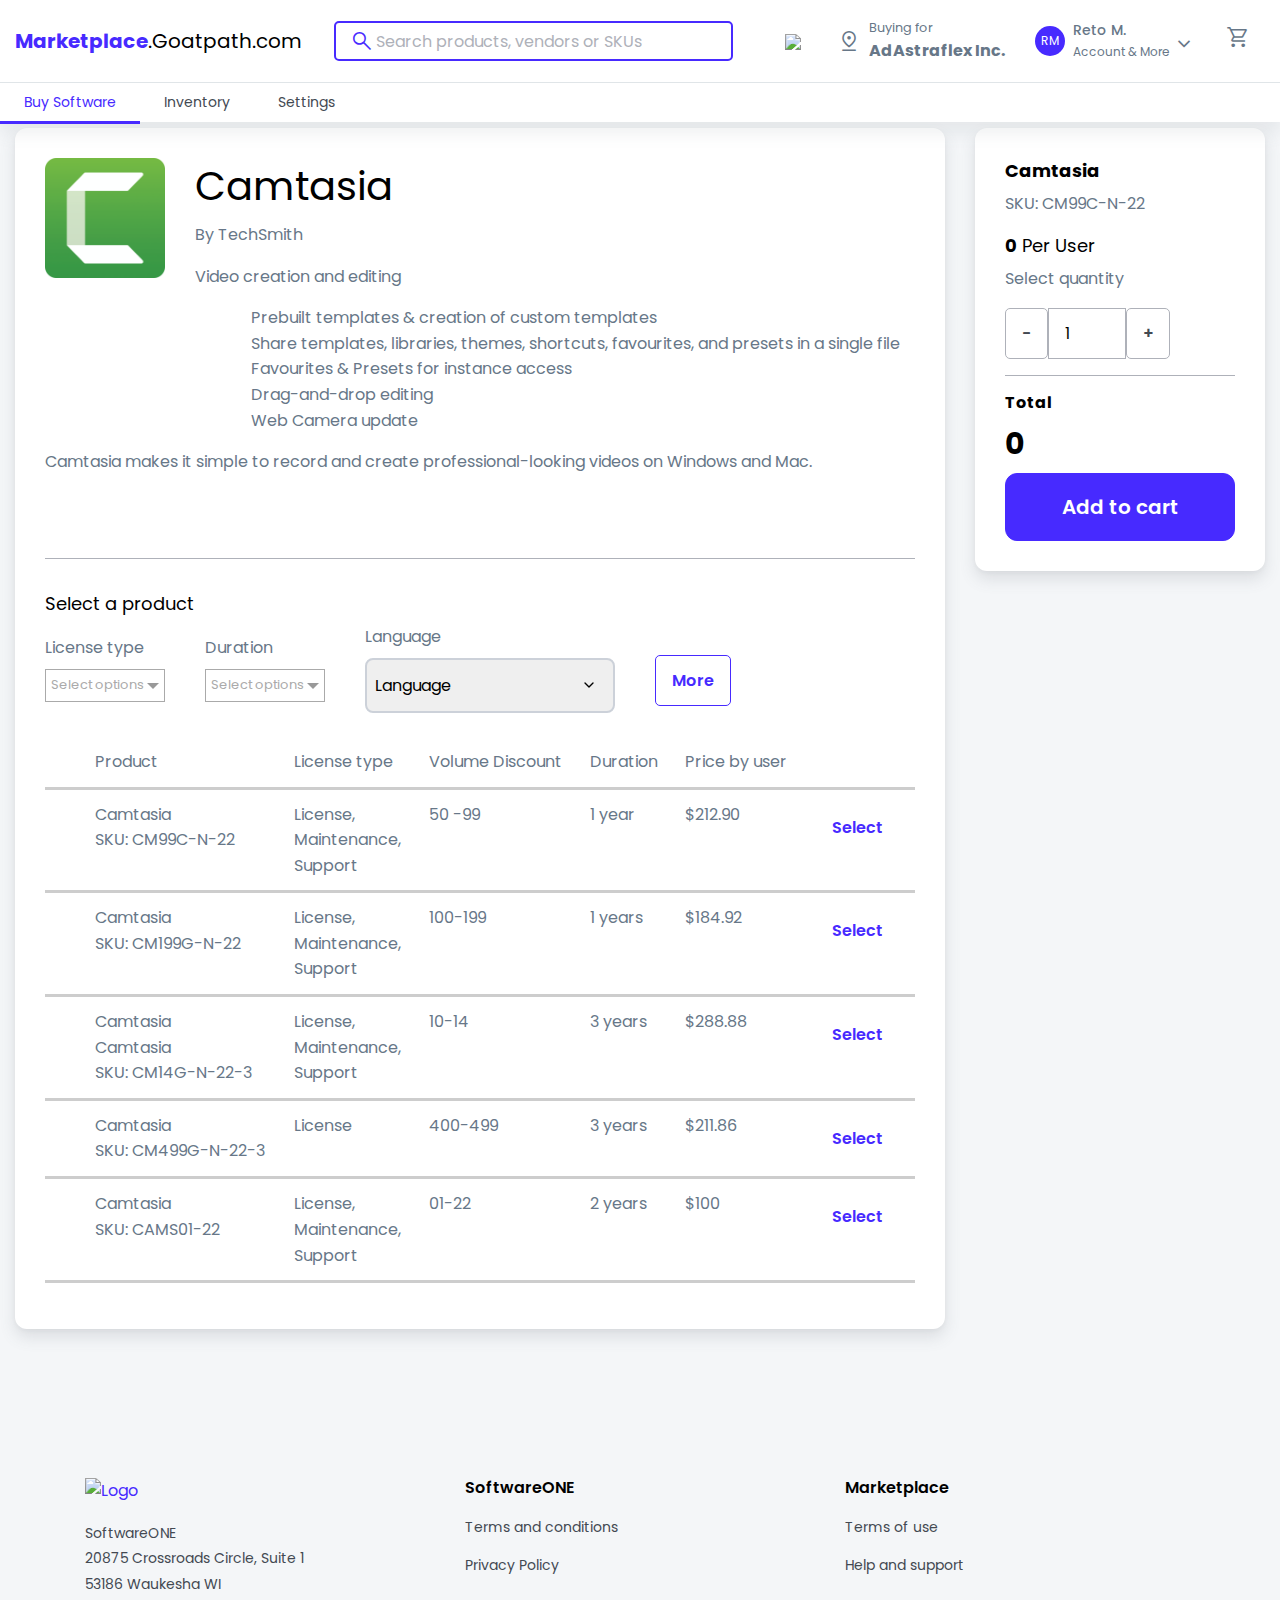
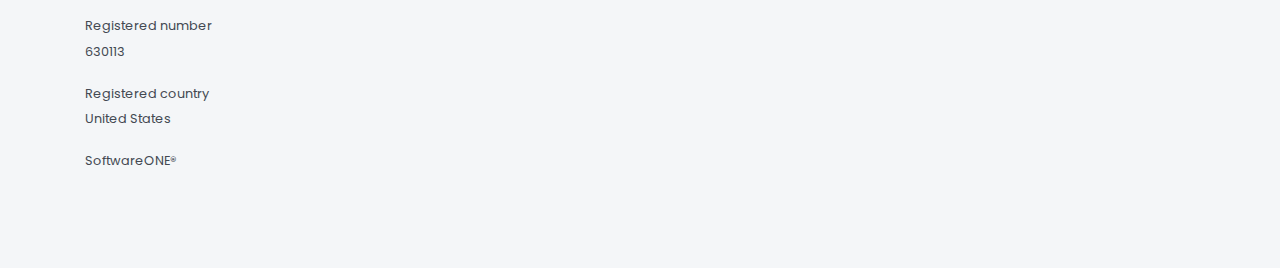
==== commit af9d2417: "bad" ====
--- a/index.html
+++ b/index.html
@@ -220,7 +220,7 @@
 
     <div class="form-group">
       <label for="">Duration</label>
-<select class="cl_duration" id="ddlDuration">
+<select name="basic[]" multiple="multiple" class="cl_duration" id="ddlDuration">
     <option value="all">Duration </option>
     <option value="1 year">1 year</option>
     <option value="2 years">2 years</option>
@@ -605,14 +605,9 @@
 
 <script>
 
-$('#ddlProductName',).multiselect({
-    columns: 1,
-    texts: {
-        placeholder: 'Select options'
-    }
-})
-
-
+$('#ddlProductName').multiselect({ columns: 2 })
+
+$('#ddlDuration').multiselect({ columns: 2 })
 </script>
 </body>
 </html>
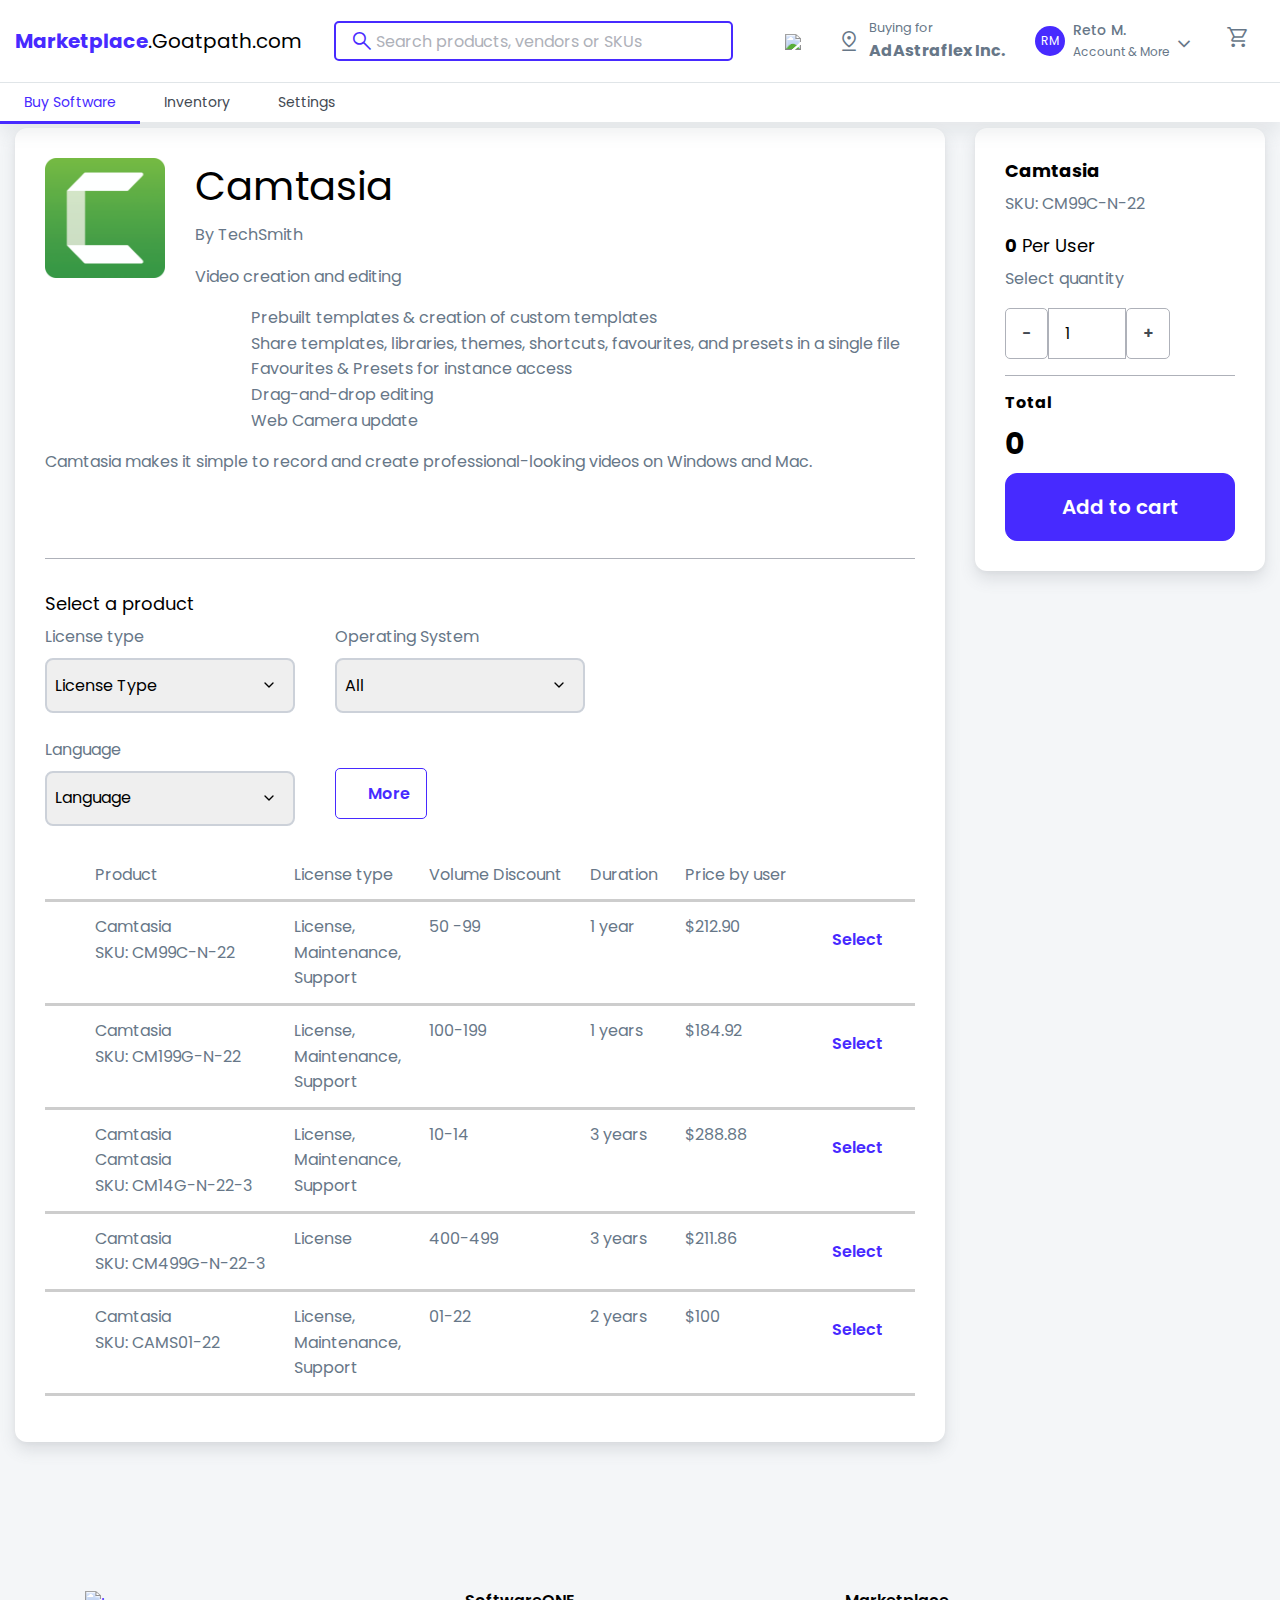
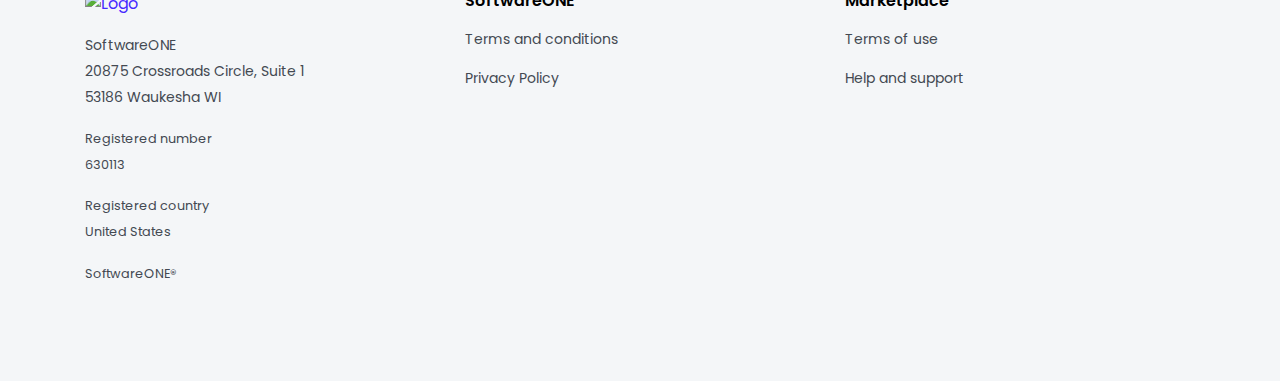
==== commit ec81f999: "updated filters and button" ====
--- a/index.html
+++ b/index.html
@@ -18,14 +18,13 @@
   <link rel="stylesheet" href="https://use.fontawesome.com/releases/v5.7.0/css/all.css" integrity="sha384-lZN37f5QGtY3VHgisS14W3ExzMWZxybE1SJSEsQp9S+oqd12jhcu+A56Ebc1zFSJ" crossorigin="anonymous">
   <link rel="stylesheet" href="./assets/css/vendor.min.css">
   <link rel="stylesheet" href="./assets/css/cat.css">
-    <link rel="stylesheet" href="./assets/css/multiselect.css">
     <link rel="stylesheet" href="https://cdn.jsdelivr.net/npm/bootstrap@4.6.2/dist/css/bootstrap.min.css" integrity="sha384-Gn5384xqQ1aoWXA+058RXPxPg6fy4IWvTNh0E263XmFcJlSAwiGgFAW/dAiS6JXm" crossorigin="anonymous">
   <!-- CSS Front Template -->
   <link rel="stylesheet" href="./assets/css/theme.min.css?v=1.0">
 <link rel="stylesheet" href="https://cdnjs.cloudflare.com/ajax/libs/font-awesome/6.3.0/css/regular.min.css" integrity="sha512-3YMBYASBKTrccbNMWlnn0ZoEOfRjVs9qo/dlNRea196pg78HaO0H/xPPO2n6MIqV6CgTYcWJ1ZB2EgWjeNP6XA==" crossorigin="anonymous" referrerpolicy="no-referrer" /> 
 <script src="https://ajax.googleapis.com/ajax/libs/jquery/3.6.3/jquery.min.js"></script>
 
-<script src="https://cdn.jsdelivr.net/npm/bootstrap@3.3.7/dist/js/bootstrap.min.js" integrity="sha384-Tc5IQib027qvyjSMfHjOMaLkfuWVxZxUPnCJA7l2mCWNIpG9mGCD8wGNIcPD7Txa" crossorigin="anonymous"></script>
+
 
 
 </script>
@@ -41,7 +40,6 @@
               "fixMoment": 1000,
               "fixEffect": "slide"
             }'>
-
       <div class="header-section pt-2">
   
         <div id="logoAndNav" class="container-fluid">
@@ -205,27 +203,23 @@
               <div class = "row" style ="align-items: center;position: relative;width: 100%;padding-right: 15px;padding-left: 15px;">
 
 
-
                   <div class="form-group">
       <label for="">License type</label>
-<select name="basic[]" multiple="multiple" id="ddlProductName">
+<select class="cl_ProductName" id="ddlProductName">
     <option value="all">License Type </option>
     <option value="License">License</option>
     <option value="Maintenance">Maintenance</option>
     <option value="Support">Support</option>
     <option value = "License, Maintenance, Support">License,Maintenance, Support</option>
 </select>
-
     </div>
 
     <div class="form-group">
-      <label for="">Duration</label>
-<select name="basic[]" multiple="multiple" class="cl_duration" id="ddlDuration">
-    <option value="all">Duration </option>
-    <option value="1 year">1 year</option>
-    <option value="2 years">2 years</option>
-    <option value="3 years">3 years</option>
-        <option value="Support">Support</option>
+      <label for="">Operating System</label>
+<select class="cl_duratio" id="ddlDuratio">
+    <option value="all">All </option>
+    <option value="1 year">Mac</option>
+    <option value="2 years">Windows</option>
 </select>
     </div>
     <div class="form-group">
@@ -240,11 +234,12 @@
     </div>
 
         <div class="form-group" id ="operate" style="display:none">
-      <label for="">Operating system</label>
-<select class="cl_operating" id="ddlOperating">
-    <option value="all">Language </option>
-    <option value="Multilingual">Mac</option>
-    <option value="English">Windows</option>  
+      <label for="">Duration</label>
+<select class="cl_duration" id="ddlDuration">
+    <option value="all">All </option>
+    <option value="1 year">1 year</option>
+    <option value="2 years">2 years</option>  
+        <option value="3 years">3 years</option>  
 </select>
     </div>
             <div class="form-group" id ="version" style="display:none">
@@ -255,14 +250,22 @@
     <option value="2023">2023</option>  
 </select>
     </div>
+            <div class="form-group" id ="license1" style="display:none">
+       <label for="">License model</label>
+<select class="cl_version" id="n">
+    <option value="all">all</option>
+    <option value="2022">Volume License Program Commulative</option>
+</select>
+    </div>
 
 <div class="dropdown">
   <button type="button" class="btn btn-outline-primary" data-toggle="dropdown">
-   More
+   <i class="fas fa-plus"></i>  More
   </button>
   <div class="dropdown-menu">
-    <a class="dropdown-item" id="showOperatingsystem" href="#">Operating system</a>
+    <a class="dropdown-item" id="showOperatingsystem" href="#">Duration</a>
     <a class="dropdown-item" id="showVersion"  href="#">Version</a>
+        <a class="dropdown-item" id="showLicense"  href="#">License model</a>
   </div>
 </div>
 </div>
@@ -466,8 +469,12 @@
      if (/MSIE \d|Trident.*rv:/.test(navigator.userAgent)) document.write('<script src="./assets/vendor/babel-polyfill/dist/polyfill.js"><\/script>');
    </script>
 
-  <script type="text/javascript">
-
+  
+
+</body>
+</html>
+
+<script type="text/javascript">
 
 
 $('tbody tr').click(function () {
@@ -565,6 +572,10 @@
   $("#version").show();
 });
 
+$("#showLicense").click(function(){
+  $("#license1").show();
+});
+
 $(document).ready(function(){
 
 var quantitiy=0;
@@ -600,15 +611,6 @@
 
 });
 
+
 </script>
-<script src="select.js"></script>
-
-<script>
-
-$('#ddlProductName').multiselect({ columns: 2 })
-
-$('#ddlDuration').multiselect({ columns: 2 })
-</script>
-</body>
-</html>
-
+
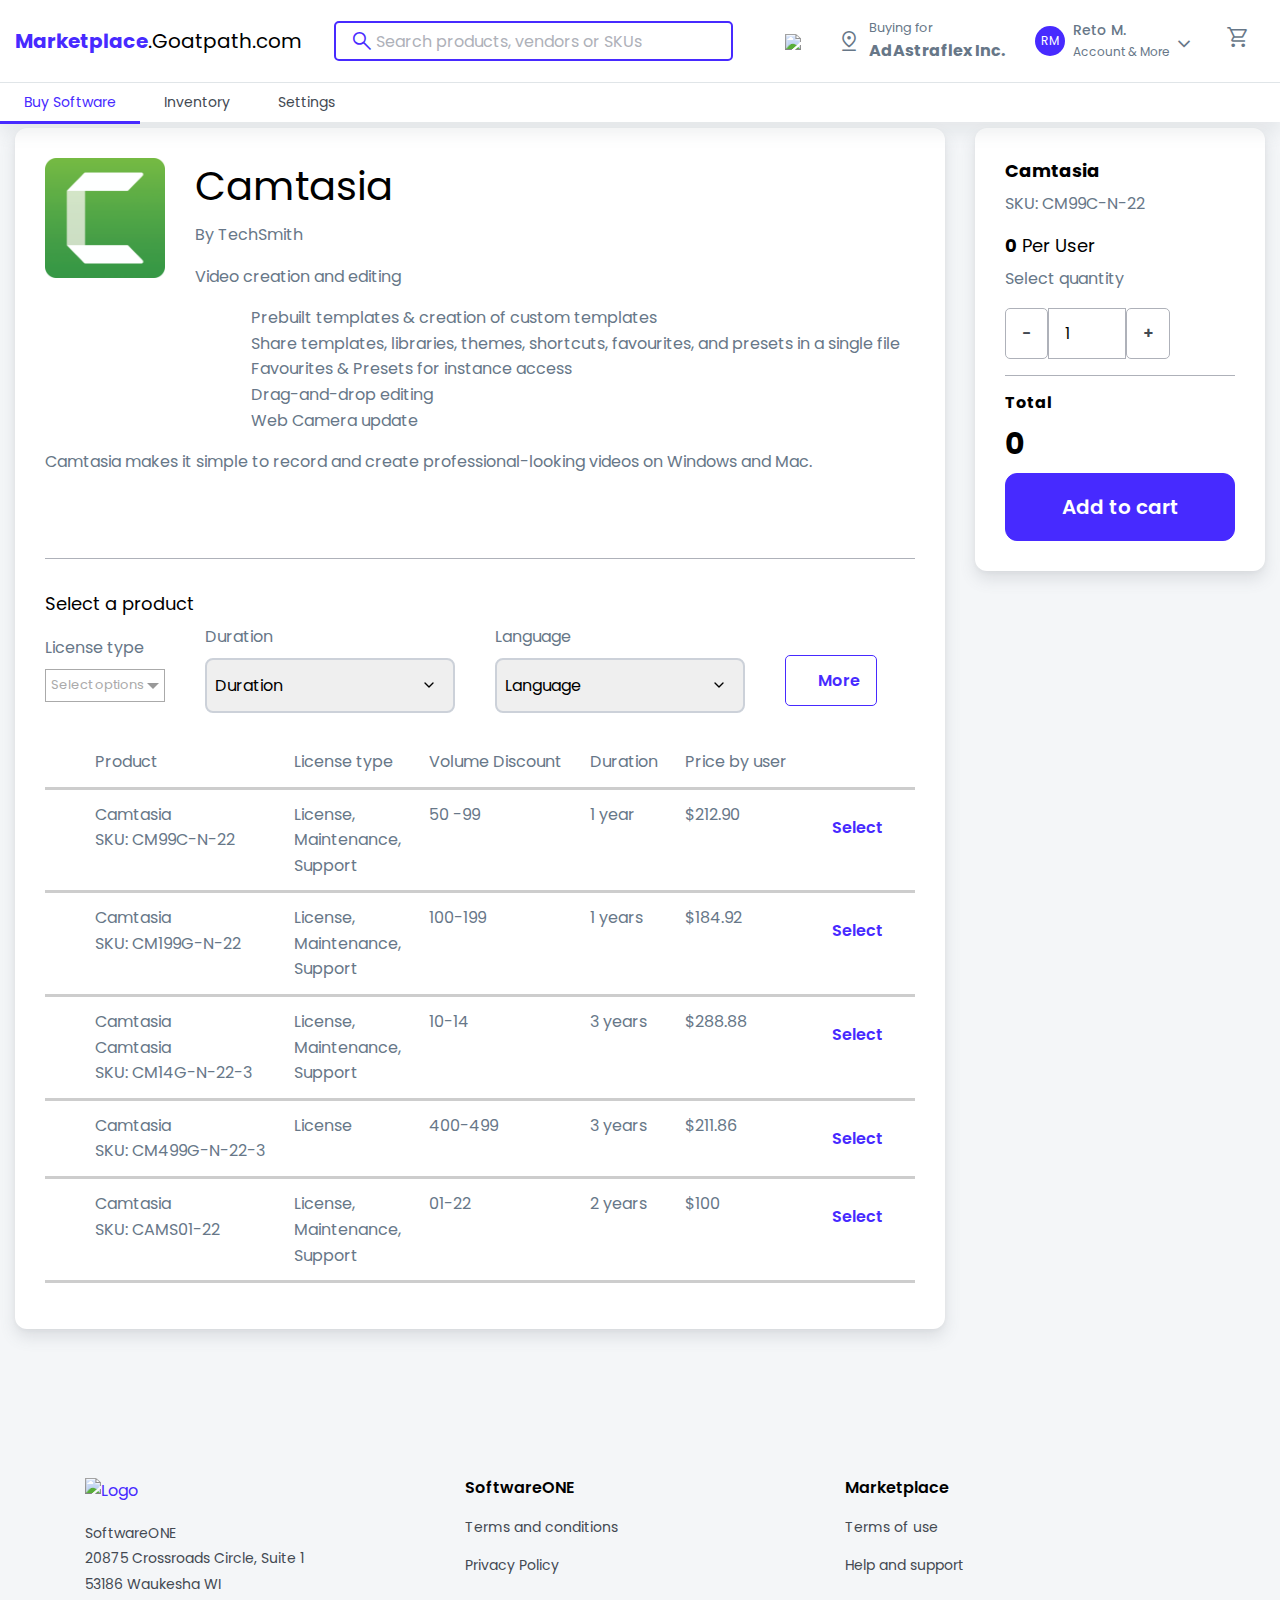
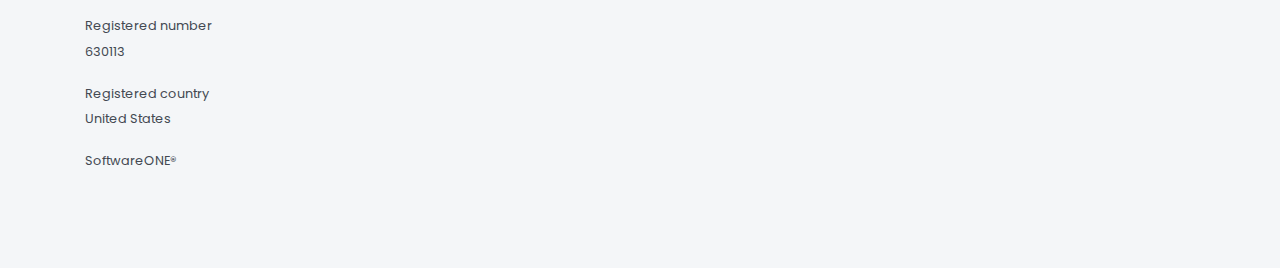
==== commit 91f78617: "Merge branch 'temp-branch'" ====
--- a/index.html
+++ b/index.html
@@ -18,13 +18,14 @@
   <link rel="stylesheet" href="https://use.fontawesome.com/releases/v5.7.0/css/all.css" integrity="sha384-lZN37f5QGtY3VHgisS14W3ExzMWZxybE1SJSEsQp9S+oqd12jhcu+A56Ebc1zFSJ" crossorigin="anonymous">
   <link rel="stylesheet" href="./assets/css/vendor.min.css">
   <link rel="stylesheet" href="./assets/css/cat.css">
+    <link rel="stylesheet" href="./assets/css/multiselect.css">
     <link rel="stylesheet" href="https://cdn.jsdelivr.net/npm/bootstrap@4.6.2/dist/css/bootstrap.min.css" integrity="sha384-Gn5384xqQ1aoWXA+058RXPxPg6fy4IWvTNh0E263XmFcJlSAwiGgFAW/dAiS6JXm" crossorigin="anonymous">
   <!-- CSS Front Template -->
   <link rel="stylesheet" href="./assets/css/theme.min.css?v=1.0">
 <link rel="stylesheet" href="https://cdnjs.cloudflare.com/ajax/libs/font-awesome/6.3.0/css/regular.min.css" integrity="sha512-3YMBYASBKTrccbNMWlnn0ZoEOfRjVs9qo/dlNRea196pg78HaO0H/xPPO2n6MIqV6CgTYcWJ1ZB2EgWjeNP6XA==" crossorigin="anonymous" referrerpolicy="no-referrer" /> 
 <script src="https://ajax.googleapis.com/ajax/libs/jquery/3.6.3/jquery.min.js"></script>
 
-
+<script src="https://cdn.jsdelivr.net/npm/bootstrap@3.3.7/dist/js/bootstrap.min.js" integrity="sha384-Tc5IQib027qvyjSMfHjOMaLkfuWVxZxUPnCJA7l2mCWNIpG9mGCD8wGNIcPD7Txa" crossorigin="anonymous"></script>
 
 
 </script>
@@ -40,6 +41,7 @@
               "fixMoment": 1000,
               "fixEffect": "slide"
             }'>
+
       <div class="header-section pt-2">
   
         <div id="logoAndNav" class="container-fluid">
@@ -203,23 +205,27 @@
               <div class = "row" style ="align-items: center;position: relative;width: 100%;padding-right: 15px;padding-left: 15px;">
 
 
+
                   <div class="form-group">
       <label for="">License type</label>
-<select class="cl_ProductName" id="ddlProductName">
+<select name="basic[]" multiple="multiple" id="ddlProductName">
     <option value="all">License Type </option>
     <option value="License">License</option>
     <option value="Maintenance">Maintenance</option>
     <option value="Support">Support</option>
     <option value = "License, Maintenance, Support">License,Maintenance, Support</option>
 </select>
+
     </div>
 
     <div class="form-group">
-      <label for="">Operating System</label>
-<select class="cl_duratio" id="ddlDuratio">
-    <option value="all">All </option>
-    <option value="1 year">Mac</option>
-    <option value="2 years">Windows</option>
+      <label for="">Duration</label>
+<select class="cl_duration" id="ddlDuration">
+    <option value="all">Duration </option>
+    <option value="1 year">1 year</option>
+    <option value="2 years">2 years</option>
+    <option value="3 years">3 years</option>
+        <option value="Support">Support</option>
 </select>
     </div>
     <div class="form-group">
@@ -469,12 +475,8 @@
      if (/MSIE \d|Trident.*rv:/.test(navigator.userAgent)) document.write('<script src="./assets/vendor/babel-polyfill/dist/polyfill.js"><\/script>');
    </script>
 
-  
-
-</body>
-</html>
-
-<script type="text/javascript">
+  <script type="text/javascript">
+
 
 
 $('tbody tr').click(function () {
@@ -611,6 +613,15 @@
 
 });
 
-
 </script>
-
+<script src="select.js"></script>
+
+<script>
+
+$('#ddlProductName').multiselect({ columns: 2 })
+
+$('#ddlDuration').multiselect({ columns: 2 })
+</script>
+</body>
+</html>
+
--- a/assets/css/multiselect.css
+++ b/assets/css/multiselect.css
@@ -0,0 +1,155 @@
+.ms-options-wrap {
+    position: relative;
+}
+
+.ms-options-wrap,
+.ms-options-wrap * {
+    box-sizing: border-box;
+}
+
+.ms-options-wrap > button:focus,
+.ms-options-wrap > button {
+    position: relative;
+    width: 100%;
+    text-align: left;
+    border: 1px solid #aaa;
+    background-color: #fff;
+    padding: 5px 20px 5px 5px;
+    margin-top: 1px;
+    font-size: 13px;
+    color: #aaa;
+    outline-offset: -2px;
+    white-space: nowrap;
+    overflow: hidden;
+    text-overflow: ellipsis;
+}
+
+.ms-options-wrap > button[disabled] {
+    background-color: #e5e9ed;
+    color: #808080;
+    opacity: 0.6;
+}
+
+.ms-options-wrap > button:after {
+    content: ' ';
+    height: 0;
+    position: absolute;
+    top: 50%;
+    right: 5px;
+    width: 0;
+    border: 6px solid rgba(0, 0, 0, 0);
+    border-top-color: #999;
+    margin-top: -3px;
+}
+
+.ms-options-wrap.ms-has-selections > button {
+    color: #333;
+}
+
+.ms-options-wrap > .ms-options {
+    position: absolute;
+    left: 0;
+    width: 100%;
+    margin-top: 1px;
+    margin-bottom: 20px;
+    background: white;
+    z-index: 2000;
+    border: 1px solid #aaa;
+    overflow: auto;
+    visibility: hidden;
+}
+
+.ms-options-wrap.ms-active > .ms-options {
+    visibility: visible
+}
+
+.ms-options-wrap > .ms-options > .ms-search input {
+    width: 100%;
+    padding: 4px 5px;
+    border: none;
+    border-bottom: 1px groove;
+    outline: none;
+}
+
+.ms-options-wrap > .ms-options > .no-result-message {
+    padding: 4px 5px;
+    display: none;
+}
+
+.ms-options-wrap > .ms-options .ms-selectall {
+    display: inline-block;
+    font-size: .9em;
+    text-transform: lowercase;
+    text-decoration: none;
+}
+.ms-options-wrap > .ms-options .ms-selectall:hover {
+    text-decoration: underline;
+}
+
+.ms-options-wrap > .ms-options > .ms-selectall.global {
+    margin: 4px 5px;
+}
+
+.ms-options-wrap > .ms-options > ul,
+.ms-options-wrap > .ms-options > ul > li.optgroup ul {
+    list-style-type: none;
+    padding: 0;
+    margin: 0;
+}
+
+.ms-options-wrap > .ms-options > ul li.ms-hidden {
+    display: none;
+}
+
+.ms-options-wrap > .ms-options > ul > li.optgroup {
+    padding: 5px;
+}
+.ms-options-wrap > .ms-options > ul > li.optgroup + li.optgroup {
+    border-top: 1px solid #aaa;
+}
+
+.ms-options-wrap > .ms-options > ul > li.optgroup .label {
+    display: block;
+    padding: 5px 0 0 0;
+    font-weight: bold;
+}
+
+.ms-options-wrap > .ms-options > ul label {
+    position: relative;
+    display: inline-block;
+    width: 100%;
+    padding: 4px 4px 4px 20px;
+    margin: 1px 0;
+    border: 1px dotted transparent;
+}
+.ms-options-wrap > .ms-options.checkbox-autofit > ul label,
+.ms-options-wrap > .ms-options.hide-checkbox > ul label {
+    padding: 4px;
+}
+
+.ms-options-wrap > .ms-options > ul label.focused,
+.ms-options-wrap > .ms-options > ul label:hover {
+    background-color: #efefef;
+    border-color: #999;
+}
+
+.ms-options-wrap > .ms-options > ul li.selected label {
+    background-color: #efefef;
+    border-color: transparent;
+}
+
+.ms-options-wrap > .ms-options > ul input[type="checkbox"] {
+    margin: 0 5px 0 0;
+    position: absolute;
+    left: 4px;
+    top: 7px;
+}
+
+.ms-options-wrap > .ms-options.hide-checkbox > ul input[type="checkbox"] {
+    position: absolute !important;
+    height: 1px;
+    width: 1px;
+    overflow: hidden;
+    clip: rect(1px 1px 1px 1px);
+    clip: rect(1px, 1px, 1px, 1px);
+}